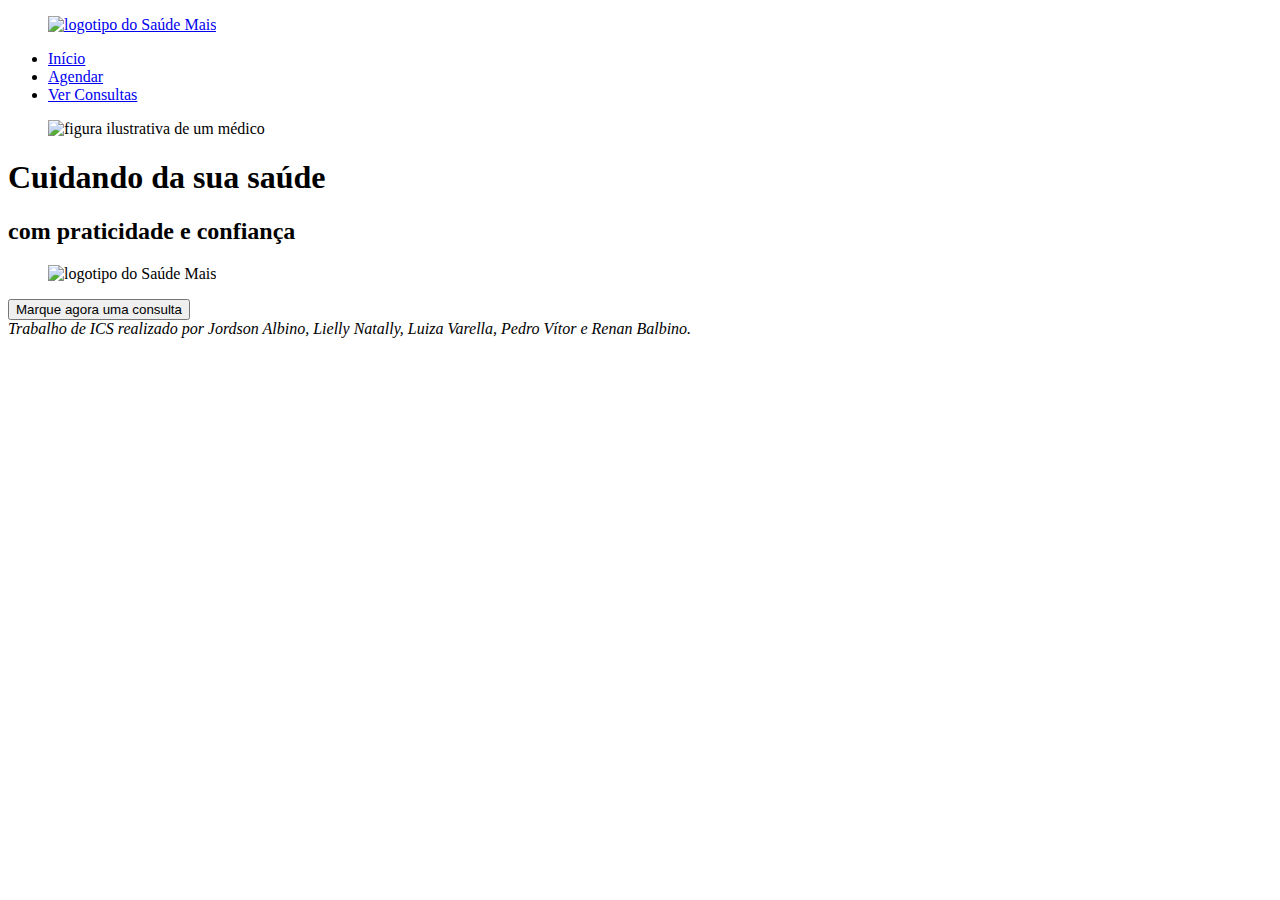
==== site-backend/index.html @ d8f13b03 "Create index.html" ====
<!DOCTYPE html>
<html lang = "pt-br">
<head>
  <meta charset="utf-8">
  <meta name="viewport" content="width=device-width">
  <title>Saúde Mais - Admin</title>
  <link href="css/style.css" rel="stylesheet"/>
  <link href="css/index.css" rel="stylesheet"/>
  <link rel="preconnect" href="https://fonts.googleapis.com">
  <link rel="preconnect" href="https://fonts.gstatic.com" crossorigin>
  <link href="https://fonts.googleapis.com/css2?family=Assistant:wght@400;500;600;700&display=swap" rel="stylesheet">
</head>
<body>
  <header>
    <figure class = "logo">
        <a href="index.html"><img src="img/logo.png" alt="logotipo do Saúde Mais"/></a>
    </figure>
    <nav id = "menu">
        <ul>
          <li><a href = "index.html">Início</a></li>
          <li><a href = "agendamento.html">Agendar</a></li>
          <li><a href = "consultas.html">Ver Consultas</a></li>
        </ul>
        </nav>
  </header>
  <main>
    <section>
      <figure class = "img">
        <img src="img/img1.jpg" alt="figura ilustrativa de um médico"/>
      </figure>
    </section>
    <section id = "início">
    <h1>Cuidando da sua <span class = "title">saúde</span></h1>
    <h2>com <span class = "subtitle">praticidade</span> e <span class = "subtitle">confiança</span></h2>
    <figure>
      <img src="img/logo2.png" alt="logotipo do Saúde Mais"/>
    </figure>
    <form action="agendamento.html">
      <input id="enviar" type="submit" value="Marque agora uma consulta"/>
    </form>
    </section>
  </main>
  <footer>
    <address>Trabalho de ICS realizado por Jordson Albino, Lielly Natally, Luiza Varella, Pedro Vítor e Renan Balbino.</address>
  </footer>
</body>
</html>
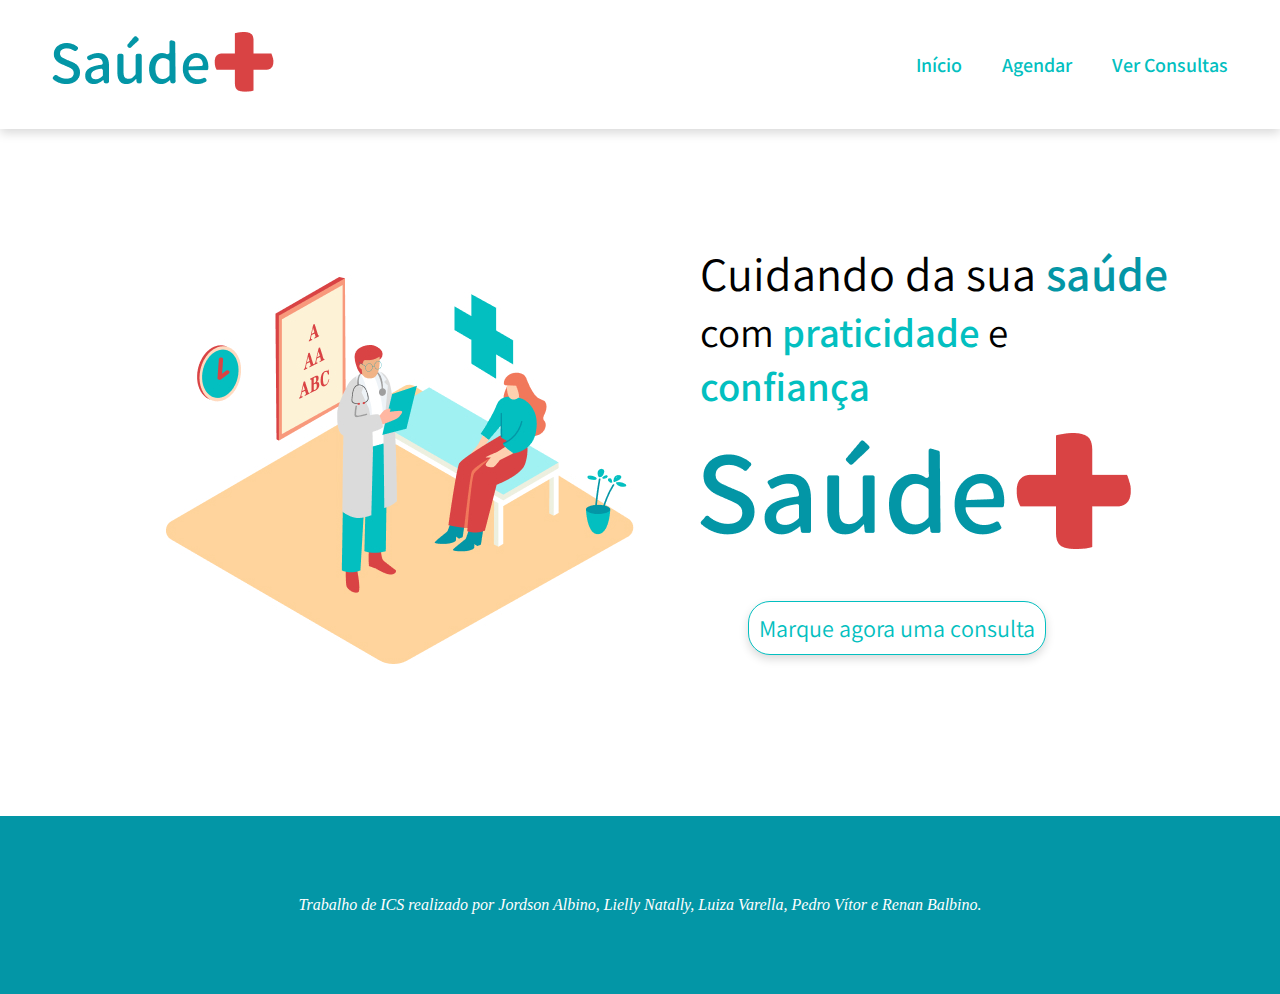
==== commit 1d4b3666: "Add files via upload" ====
--- a/site-backend/index.html
+++ b/site-backend/index.html
@@ -44,4 +44,4 @@
     <address>Trabalho de ICS realizado por Jordson Albino, Lielly Natally, Luiza Varella, Pedro Vítor e Renan Balbino.</address>
   </footer>
 </body>
-</html>
+</html>--- a/site-backend/css/style.css
+++ b/site-backend/css/style.css
@@ -0,0 +1,79 @@
+*{
+    margin: 0;
+    padding:0;
+}
+
+header{
+  background-color: white;
+  
+  display: flex;
+  justify-content: space-between;
+  align-items: center;
+  padding: 2em;
+  box-shadow: 0px 4px 10px #D9D9D9;
+  margin-bottom: 113px;
+}
+
+header ul{
+    list-style-type: none;
+    font-family: 'Assistant', sans-serif; 
+    font-weight: 600;
+    text-align: right;
+    display: flex;
+}
+
+header li{
+    display: inline;
+    text-align: center;
+}
+
+header a{
+    color: #03BFC0;
+    text-decoration: none;
+    margin: 20px;
+    font-size: 20px;
+}
+
+header a:hover{
+    color: #0396A6;
+}
+
+header nav{
+  display:flex;
+}
+
+input[type="submit"]{
+  background-color: white;
+  box-shadow: 0px 4px 10px #D9D9D9;
+  border: 1px solid #03BFC0;
+  font-family: 'Assistant', sans-serif;
+  color: #03BFC0;
+  font-size: 24px;
+  padding: 10px;
+  margin: 2em;
+  border-radius: 22px;
+}
+
+input[type="submit"]:hover{
+  background-color: #F1785B;
+  border: 1px solid white;
+  color: white;
+  transform: /*rotate(40deg)*/ scale(1.1, 1.1);
+  transition-duration: 1s;
+}
+
+main{
+  margin-bottom: 113px;
+  display: flex
+}
+
+footer{
+  padding: 5em;
+  background-color: #0396A6;
+  justify-content: center;
+}
+
+address{
+  color: white;
+  text-align: center;
+}
--- a/site-backend/css/index.css
+++ b/site-backend/css/index.css
@@ -0,0 +1,29 @@
+main{
+  display: flex;
+  justify-content: center;
+}
+
+h1{
+  font-family: 'Assistant', sans-serif;
+  font-size: 48px;
+  font-weight: 400;
+}
+
+.title{
+  color: #0396A6;
+  font-weight: 600;
+}
+
+h2{
+  font-family: 'Assistant', sans-serif;
+  font-size: 41px;
+  font-weight: 400;
+  width:463px;
+  margin-bottom: 20px;
+}
+
+.subtitle{
+  color: #03BFC0;
+  font-weight: 600;
+}
+
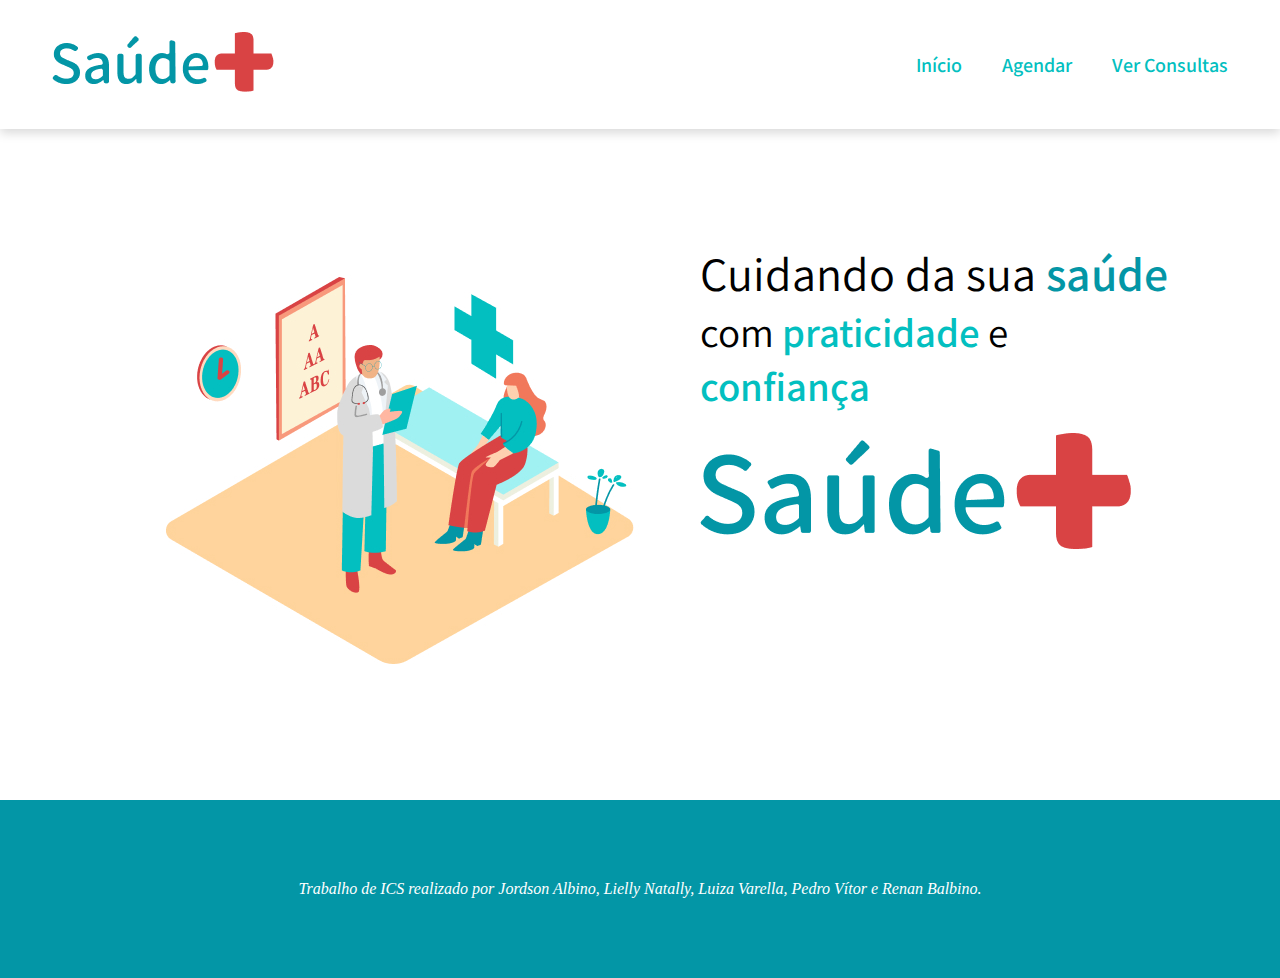
==== commit dcd9f07e: "Arquivos do site" ====
--- a/site-backend/index.html
+++ b/site-backend/index.html
@@ -18,8 +18,8 @@
     <nav id = "menu">
         <ul>
           <li><a href = "index.html">Início</a></li>
-          <li><a href = "agendamento.html">Agendar</a></li>
-          <li><a href = "consultas.html">Ver Consultas</a></li>
+          <li><a href = "agendamento.php">Agendar</a></li>
+          <li><a href = "consultas.php">Ver Consultas</a></li>
         </ul>
         </nav>
   </header>
@@ -35,7 +35,7 @@
     <figure>
       <img src="img/logo2.png" alt="logotipo do Saúde Mais"/>
     </figure>
-    <form action="agendamento.html">
+    <form action="agendamento.php>
       <input id="enviar" type="submit" value="Marque agora uma consulta"/>
     </form>
     </section>
@@ -44,4 +44,4 @@
     <address>Trabalho de ICS realizado por Jordson Albino, Lielly Natally, Luiza Varella, Pedro Vítor e Renan Balbino.</address>
   </footer>
 </body>
-</html>+</html>
